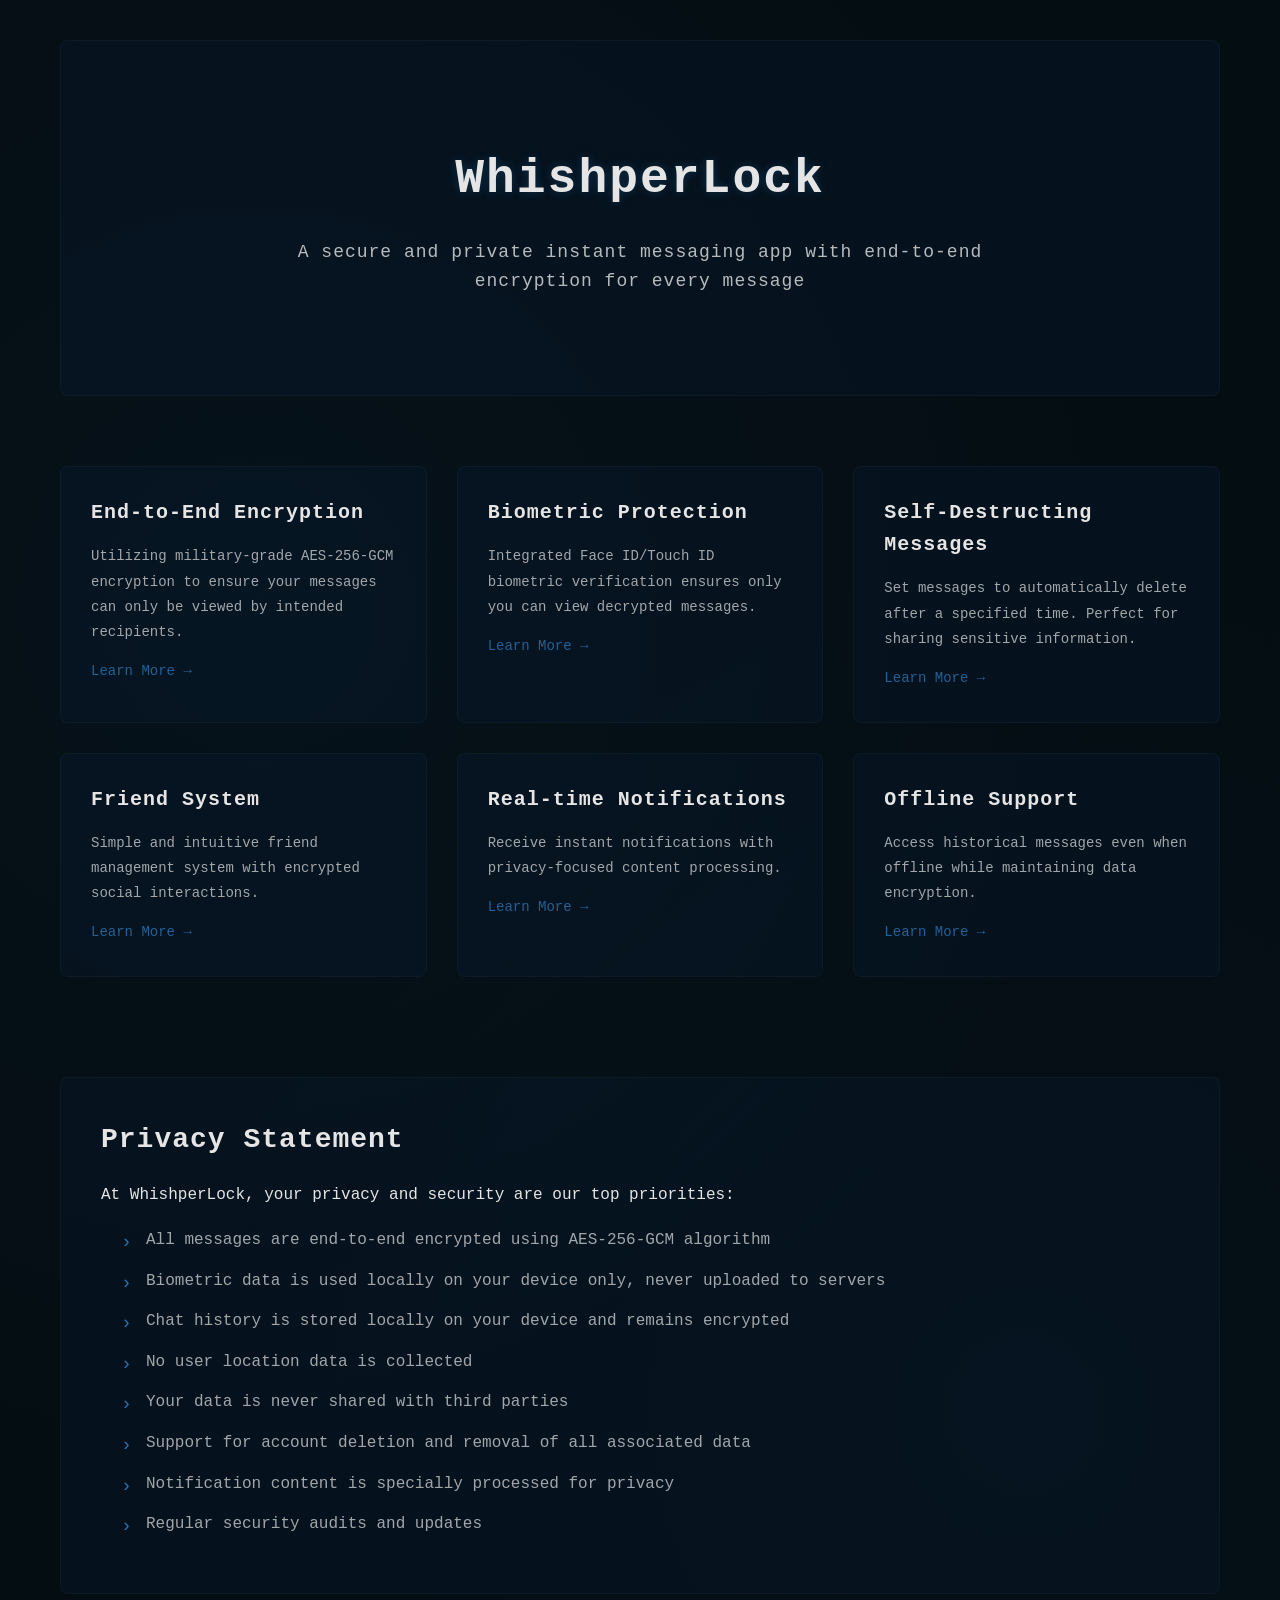
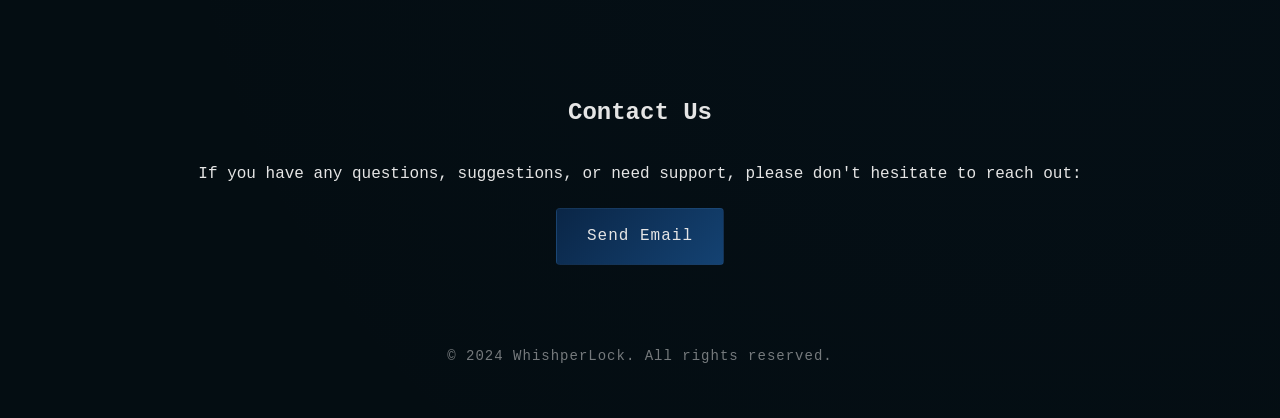
==== index.html @ 1cceef22 "Add files via upload" ====
<!DOCTYPE html>
<html lang="en">
<head>
    <meta charset="UTF-8">
    <meta name="viewport" content="width=device-width, initial-scale=1.0">
    <title>WhishperLock - Secure Messaging App</title>
    <style>
        :root {
            --primary-color: #0A2647;
            --secondary-color: #144272;
            --accent-color-1: #205295;
            --accent-color-2: #2C74B3;
            --text-color: #E5E5E5;
            --background-color: #040D12;
            --modal-overlay: rgba(4, 13, 18, 0.95);
            --gradient-1: linear-gradient(135deg, #0A2647, #144272);
            --gradient-2: linear-gradient(135deg, #144272, #205295);
            --gradient-3: linear-gradient(135deg, #205295, #2C74B3);
            --card-bg: rgba(10, 38, 71, 0.2);
            --glass-effect: rgba(255, 255, 255, 0.03);
        }

        @keyframes cryptoFloat {
            0% { transform: translateY(0) translateX(0); }
            25% { transform: translateY(-5px) translateX(2px); }
            50% { transform: translateY(0) translateX(4px); }
            75% { transform: translateY(5px) translateX(2px); }
            100% { transform: translateY(0) translateX(0); }
        }

        @keyframes glowPulse {
            0% { box-shadow: 0 0 20px rgba(44, 116, 179, 0.1); }
            50% { box-shadow: 0 0 30px rgba(44, 116, 179, 0.2); }
            100% { box-shadow: 0 0 20px rgba(44, 116, 179, 0.1); }
        }

        @keyframes fadeInCrypto {
            from { 
                opacity: 0;
                transform: translateY(20px);
                filter: blur(10px);
            }
            to { 
                opacity: 1;
                transform: translateY(0);
                filter: blur(0);
            }
        }

        * {
            margin: 0;
            padding: 0;
            box-sizing: border-box;
            font-family: 'SF Mono', Monaco, Consolas, 'Liberation Mono', 'Courier New', monospace;
        }

        body {
            background-color: var(--background-color);
            color: var(--text-color);
            line-height: 1.6;
            background-image: 
                radial-gradient(circle at 20% 30%, rgba(44, 116, 179, 0.05) 0%, transparent 50%),
                radial-gradient(circle at 80% 70%, rgba(20, 66, 114, 0.05) 0%, transparent 50%);
        }

        .container {
            max-width: 1200px;
            margin: 0 auto;
            padding: 20px;
            opacity: 0;
            animation: fadeInCrypto 1.5s ease forwards;
        }

        .hero {
            text-align: center;
            padding: 100px 20px;
            background: var(--card-bg);
            backdrop-filter: blur(10px);
            -webkit-backdrop-filter: blur(10px);
            border: 1px solid var(--glass-effect);
            border-radius: 8px;
            margin: 20px 0;
            position: relative;
            overflow: hidden;
            animation: glowPulse 4s ease-in-out infinite;
        }

        .hero::before {
            content: '';
            position: absolute;
            top: 0;
            left: 0;
            width: 100%;
            height: 100%;
            background: linear-gradient(45deg, transparent, var(--glass-effect), transparent);
            transform: translateX(-100%);
            transition: transform 1s ease;
        }

        .hero:hover::before {
            transform: translateX(100%);
        }

        .hero h1 {
            font-size: 48px;
            margin-bottom: 20px;
            color: var(--text-color);
            text-shadow: 0 0 10px rgba(44, 116, 179, 0.3);
            letter-spacing: 2px;
        }

        .hero p {
            font-size: 18px;
            color: rgba(229, 229, 229, 0.8);
            max-width: 800px;
            margin: 0 auto;
            letter-spacing: 1px;
        }

        .features {
            display: grid;
            grid-template-columns: repeat(auto-fit, minmax(300px, 1fr));
            gap: 30px;
            padding: 50px 0;
        }

        .feature-card {
            background: var(--card-bg);
            backdrop-filter: blur(10px);
            -webkit-backdrop-filter: blur(10px);
            border: 1px solid var(--glass-effect);
            border-radius: 8px;
            padding: 30px;
            cursor: pointer;
            position: relative;
            overflow: hidden;
            transition: all 0.5s ease;
            animation: fadeInCrypto 0.5s ease-out forwards;
        }

        .feature-card::after {
            content: '';
            position: absolute;
            top: 0;
            left: 0;
            width: 100%;
            height: 2px;
            background: var(--gradient-1);
            transform: scaleX(0);
            transform-origin: left;
            transition: transform 0.5s ease;
        }

        .feature-card:hover {
            transform: translateY(-5px);
            background: rgba(10, 38, 71, 0.3);
        }

        .feature-card:hover::after {
            transform: scaleX(1);
        }

        .feature-card h3 {
            font-size: 20px;
            margin-bottom: 15px;
            color: var(--text-color);
            letter-spacing: 1px;
        }

        .feature-card p {
            color: rgba(229, 229, 229, 0.7);
            font-size: 14px;
            line-height: 1.8;
        }

        .feature-card .learn-more {
            display: inline-block;
            margin-top: 15px;
            color: var(--accent-color-2);
            font-size: 14px;
            text-decoration: none;
            transition: all 0.3s ease;
            opacity: 0.8;
        }

        .feature-card:hover .learn-more {
            opacity: 1;
            transform: translateX(10px);
        }

        .privacy {
            background: var(--card-bg);
            backdrop-filter: blur(10px);
            -webkit-backdrop-filter: blur(10px);
            border: 1px solid var(--glass-effect);
            border-radius: 8px;
            padding: 40px;
            margin: 50px 0;
            position: relative;
        }

        .privacy h2 {
            font-size: 28px;
            margin-bottom: 20px;
            color: var(--text-color);
            letter-spacing: 1px;
        }

        .privacy ul {
            list-style: none;
        }

        .privacy ul li {
            margin-bottom: 15px;
            padding-left: 25px;
            position: relative;
            color: rgba(229, 229, 229, 0.7);
            transition: all 0.3s ease;
        }

        .privacy ul li::before {
            content: '›';
            position: absolute;
            left: 0;
            color: var(--accent-color-2);
            font-size: 18px;
            transition: all 0.3s ease;
        }

        .privacy ul li:hover {
            color: var(--text-color);
            transform: translateX(5px);
        }

        .contact {
            text-align: center;
            padding: 50px 0;
        }

        .contact a {
            display: inline-block;
            padding: 15px 30px;
            background: var(--gradient-1);
            color: var(--text-color);
            text-decoration: none;
            border-radius: 4px;
            font-weight: 500;
            letter-spacing: 1px;
            transition: all 0.3s ease;
            border: 1px solid var(--glass-effect);
        }

        .contact a:hover {
            transform: translateY(-2px);
            box-shadow: 0 5px 15px rgba(44, 116, 179, 0.2);
        }

        .modal {
            display: none;
            position: fixed;
            top: 0;
            left: 0;
            width: 100%;
            height: 100%;
            background-color: var(--modal-overlay);
            z-index: 1000;
            opacity: 0;
            transition: opacity 0.5s ease;
        }

        .modal.active {
            opacity: 1;
        }

        .modal-content {
            background: var(--card-bg);
            backdrop-filter: blur(15px);
            -webkit-backdrop-filter: blur(15px);
            border: 1px solid var(--glass-effect);
            margin: 50px auto;
            padding: 40px;
            max-width: 800px;
            border-radius: 8px;
            position: relative;
            transform: translateY(30px);
            opacity: 0;
            transition: all 0.5s ease;
        }

        .modal.active .modal-content {
            transform: translateY(0);
            opacity: 1;
        }

        .modal-close {
            position: absolute;
            right: 20px;
            top: 20px;
            font-size: 24px;
            cursor: pointer;
            color: var(--text-color);
            opacity: 0.7;
            transition: all 0.3s ease;
            width: 40px;
            height: 40px;
            display: flex;
            align-items: center;
            justify-content: center;
            border-radius: 4px;
            background: rgba(255, 255, 255, 0.05);
        }

        .modal-close:hover {
            opacity: 1;
            background: rgba(255, 255, 255, 0.1);
        }

        .modal h2 {
            color: var(--text-color);
            margin-bottom: 20px;
            font-size: 24px;
            letter-spacing: 1px;
        }

        .modal-section {
            margin-bottom: 30px;
            animation: fadeInCrypto 0.5s ease-out both;
        }

        .modal-section h3 {
            color: var(--accent-color-2);
            margin-bottom: 15px;
            font-size: 18px;
            letter-spacing: 1px;
        }

        .modal-section p {
            color: rgba(229, 229, 229, 0.7);
            margin-bottom: 15px;
            font-size: 14px;
            line-height: 1.8;
        }

        .tech-details {
            background: rgba(10, 38, 71, 0.3);
            padding: 20px;
            border-radius: 4px;
            margin-top: 20px;
            border-left: 2px solid var(--accent-color-2);
        }

        .tech-details h4 {
            color: var(--accent-color-2);
            margin-bottom: 15px;
            font-size: 16px;
            letter-spacing: 1px;
        }

        footer {
            text-align: center;
            padding: 30px 0;
            color: rgba(229, 229, 229, 0.5);
            font-size: 14px;
            letter-spacing: 1px;
        }

        @media (max-width: 768px) {
            .hero h1 {
                font-size: 32px;
            }

            .hero p {
                font-size: 16px;
            }

            .feature-card {
                margin: 10px;
            }

            .modal-content {
                margin: 20px;
                padding: 20px;
            }
        }
    </style>
</head>
<body>
    <div class="container">
        <section class="hero">
            <h1>WhishperLock</h1>
            <p>A secure and private instant messaging app with end-to-end encryption for every message</p>
        </section>

        <section class="features">
            <div class="feature-card" onclick="openModal('encryption')">
                <h3>End-to-End Encryption</h3>
                <p>Utilizing military-grade AES-256-GCM encryption to ensure your messages can only be viewed by intended recipients.</p>
                <span class="learn-more">Learn More →</span>
            </div>

            <div class="feature-card" onclick="openModal('biometric')">
                <h3>Biometric Protection</h3>
                <p>Integrated Face ID/Touch ID biometric verification ensures only you can view decrypted messages.</p>
                <span class="learn-more">Learn More →</span>
            </div>

            <div class="feature-card" onclick="openModal('self-destruct')">
                <h3>Self-Destructing Messages</h3>
                <p>Set messages to automatically delete after a specified time. Perfect for sharing sensitive information.</p>
                <span class="learn-more">Learn More →</span>
            </div>

            <div class="feature-card" onclick="openModal('friends')">
                <h3>Friend System</h3>
                <p>Simple and intuitive friend management system with encrypted social interactions.</p>
                <span class="learn-more">Learn More →</span>
            </div>

            <div class="feature-card" onclick="openModal('notifications')">
                <h3>Real-time Notifications</h3>
                <p>Receive instant notifications with privacy-focused content processing.</p>
                <span class="learn-more">Learn More →</span>
            </div>

            <div class="feature-card" onclick="openModal('offline')">
                <h3>Offline Support</h3>
                <p>Access historical messages even when offline while maintaining data encryption.</p>
                <span class="learn-more">Learn More →</span>
            </div>
        </section>

        <section class="privacy">
            <h2>Privacy Statement</h2>
            <p>At WhishperLock, your privacy and security are our top priorities:</p>
            <ul style="margin-top: 20px; margin-left: 20px;">
                <li>All messages are end-to-end encrypted using AES-256-GCM algorithm</li>
                <li>Biometric data is used locally on your device only, never uploaded to servers</li>
                <li>Chat history is stored locally on your device and remains encrypted</li>
                <li>No user location data is collected</li>
                <li>Your data is never shared with third parties</li>
                <li>Support for account deletion and removal of all associated data</li>
                <li>Notification content is specially processed for privacy</li>
                <li>Regular security audits and updates</li>
            </ul>
        </section>

        <section class="contact">
            <h2 style="margin-bottom: 30px;">Contact Us</h2>
            <p style="margin-bottom: 20px;">If you have any questions, suggestions, or need support, please don't hesitate to reach out:</p>
            <a href="mailto:aaronyang470128@hotmail.com">Send Email</a>
        </section>

        <footer>
            <p>&copy; 2024 WhishperLock. All rights reserved.</p>
        </footer>
    </div>

    <!-- Modal Templates -->
    <div id="modal-encryption" class="modal">
        <div class="modal-content">
            <span class="modal-close" onclick="closeModal('encryption')">&times;</span>
            <h2>End-to-End Encryption</h2>
            
            <div class="modal-section">
                <h3>How It Works</h3>
                <p>WhishperLock uses state-of-the-art encryption technology to ensure your messages remain private and secure:</p>
                <ul>
                    <li>Messages are encrypted on your device before being sent</li>
                    <li>Only the intended recipient can decrypt and read the messages</li>
                    <li>Each chat room has its own unique encryption keys</li>
                    <li>Messages remain encrypted during transit and storage</li>
                </ul>
            </div>

            <div class="modal-section">
                <h3>Key Features</h3>
                <ul>
                    <li>AES-256-GCM military-grade encryption</li>
                    <li>Perfect Forward Secrecy (PFS) support</li>
                    <li>Automatic key rotation</li>
                    <li>Secure key management</li>
                    <li>Message integrity verification</li>
                </ul>
            </div>

            <div class="tech-details">
                <h4>Technical Specifications</h4>
                <ul>
                    <li>Encryption Algorithm: AES-256-GCM</li>
                    <li>Key Exchange: ECDH with Curve25519</li>
                    <li>Message Authentication: HMAC-SHA256</li>
                    <li>Key Derivation: HKDF-SHA256</li>
                </ul>
            </div>
        </div>
    </div>

    <div id="modal-biometric" class="modal">
        <div class="modal-content">
            <span class="modal-close" onclick="closeModal('biometric')">&times;</span>
            <h2>Biometric Protection</h2>
            
            <div class="modal-section">
                <h3>Enhanced Security</h3>
                <p>WhishperLock leverages your device's built-in biometric authentication to add an extra layer of security:</p>
                <ul>
                    <li>Face ID on supported iOS devices</li>
                    <li>Touch ID on devices with fingerprint sensors</li>
                    <li>Fallback to device passcode when needed</li>
                    <li>Local authentication only - no biometric data leaves your device</li>
                </ul>
            </div>

            <div class="modal-section">
                <h3>When It's Used</h3>
                <ul>
                    <li>Viewing decrypted messages</li>
                    <li>Accessing sensitive app settings</li>
                    <li>Importing/exporting encryption keys</li>
                    <li>Changing security settings</li>
                </ul>
            </div>

            <div class="tech-details">
                <h4>Security Features</h4>
                <ul>
                    <li>Local Authentication Framework integration</li>
                    <li>Automatic security level adaptation</li>
                    <li>Configurable authentication timeout</li>
                    <li>Biometric data never leaves Secure Enclave</li>
                </ul>
            </div>
        </div>
    </div>

    <div id="modal-self-destruct" class="modal">
        <div class="modal-content">
            <span class="modal-close" onclick="closeModal('self-destruct')">&times;</span>
            <h2>Self-Destructing Messages</h2>
            
            <div class="modal-section">
                <h3>How It Works</h3>
                <p>Send messages that automatically delete themselves after a specified time:</p>
                <ul>
                    <li>Set custom expiration times from 1 minute to 7 days</li>
                    <li>Messages are permanently deleted from all devices</li>
                    <li>Countdown timer visible to all participants</li>
                    <li>Option to manually trigger deletion</li>
                </ul>
            </div>

            <div class="modal-section">
                <h3>Use Cases</h3>
                <ul>
                    <li>Sharing sensitive information temporarily</li>
                    <li>Time-sensitive communications</li>
                    <li>Maintaining conversation privacy</li>
                    <li>Automatic cleanup of outdated information</li>
                </ul>
            </div>

            <div class="tech-details">
                <h4>Technical Implementation</h4>
                <ul>
                    <li>Secure time synchronization</li>
                    <li>Distributed deletion verification</li>
                    <li>Backup prevention mechanisms</li>
                    <li>Secure deletion protocols</li>
                </ul>
            </div>
        </div>
    </div>

    <div id="modal-friends" class="modal">
        <div class="modal-content">
            <span class="modal-close" onclick="closeModal('friends')">&times;</span>
            <h2>Friend System</h2>
            
            <div class="modal-section">
                <h3>Features</h3>
                <p>A comprehensive friend management system with privacy at its core:</p>
                <ul>
                    <li>Secure friend discovery</li>
                    <li>Encrypted friend requests</li>
                    <li>Privacy-focused profile sharing</li>
                    <li>Granular privacy controls</li>
                </ul>
            </div>

            <div class="modal-section">
                <h3>Privacy Controls</h3>
                <ul>
                    <li>Control who can send you friend requests</li>
                    <li>Manage visibility of your online status</li>
                    <li>Set custom privacy rules for each friend</li>
                    <li>Block and unblock users easily</li>
                </ul>
            </div>

            <div class="tech-details">
                <h4>Security Measures</h4>
                <ul>
                    <li>Encrypted friend relationships</li>
                    <li>Secure contact discovery</li>
                    <li>Privacy-preserving presence updates</li>
                    <li>Encrypted profile data</li>
                </ul>
            </div>
        </div>
    </div>

    <div id="modal-notifications" class="modal">
        <div class="modal-content">
            <span class="modal-close" onclick="closeModal('notifications')">&times;</span>
            <h2>Real-time Notifications</h2>
            
            <div class="modal-section">
                <h3>Smart Notifications</h3>
                <p>Stay updated while maintaining privacy:</p>
                <ul>
                    <li>Instant message notifications</li>
                    <li>Friend request alerts</li>
                    <li>Privacy-focused notification content</li>
                    <li>Customizable notification settings</li>
                </ul>
            </div>

            <div class="modal-section">
                <h3>Privacy Features</h3>
                <ul>
                    <li>Hidden message content in notifications</li>
                    <li>Customizable preview settings</li>
                    <li>Sensitive content protection</li>
                    <li>Background refresh controls</li>
                </ul>
            </div>

            <div class="tech-details">
                <h4>Technical Features</h4>
                <ul>
                    <li>Push notification encryption</li>
                    <li>Silent notifications support</li>
                    <li>Battery-efficient implementation</li>
                    <li>Reliable delivery system</li>
                </ul>
            </div>
        </div>
    </div>

    <div id="modal-offline" class="modal">
        <div class="modal-content">
            <span class="modal-close" onclick="closeModal('offline')">&times;</span>
            <h2>Offline Support</h2>
            
            <div class="modal-section">
                <h3>Key Features</h3>
                <p>Access your messages anytime, even without internet connection:</p>
                <ul>
                    <li>Offline message access</li>
                    <li>Automatic message syncing</li>
                    <li>Encrypted local storage</li>
                    <li>Bandwidth-efficient updates</li>
                </ul>
            </div>

            <div class="modal-section">
                <h3>How It Works</h3>
                <ul>
                    <li>Messages are cached locally in encrypted form</li>
                    <li>Automatic background syncing when online</li>
                    <li>Smart sync scheduling to save battery</li>
                    <li>Conflict resolution for offline changes</li>
                </ul>
            </div>

            <div class="tech-details">
                <h4>Technical Implementation</h4>
                <ul>
                    <li>Secure local database encryption</li>
                    <li>Efficient sync protocols</li>
                    <li>Delta updates for bandwidth saving</li>
                    <li>Automatic conflict resolution</li>
                </ul>
            </div>
        </div>
    </div>

    <script>
        function openModal(id) {
            const modal = document.getElementById(`modal-${id}`);
            modal.style.display = 'block';
            document.body.style.overflow = 'hidden';
            setTimeout(() => {
                modal.classList.add('active');
            }, 10);
        }

        function closeModal(id) {
            const modal = document.getElementById(`modal-${id}`);
            modal.classList.remove('active');
            setTimeout(() => {
                modal.style.display = 'none';
                document.body.style.overflow = 'auto';
            }, 500);
        }

        window.onclick = function(event) {
            if (event.target.classList.contains('modal')) {
                const modal = event.target;
                modal.classList.remove('active');
                setTimeout(() => {
                    modal.style.display = 'none';
                    document.body.style.overflow = 'auto';
                }, 500);
            }
        }

        document.addEventListener('keydown', function(event) {
            if (event.key === 'Escape') {
                document.querySelectorAll('.modal').forEach(modal => {
                    modal.classList.remove('active');
                    setTimeout(() => {
                        modal.style.display = 'none';
                        document.body.style.overflow = 'auto';
                    }, 500);
                });
            }
        });

        const observer = new IntersectionObserver((entries) => {
            entries.forEach(entry => {
                if (entry.isIntersecting) {
                    entry.target.style.opacity = '1';
                    entry.target.style.transform = 'translateY(0)';
                }
            });
        }, {
            threshold: 0.1
        });

        document.querySelectorAll('.feature-card, .privacy, .contact').forEach(el => {
            observer.observe(el);
        });
    </script>
</body>
</html>
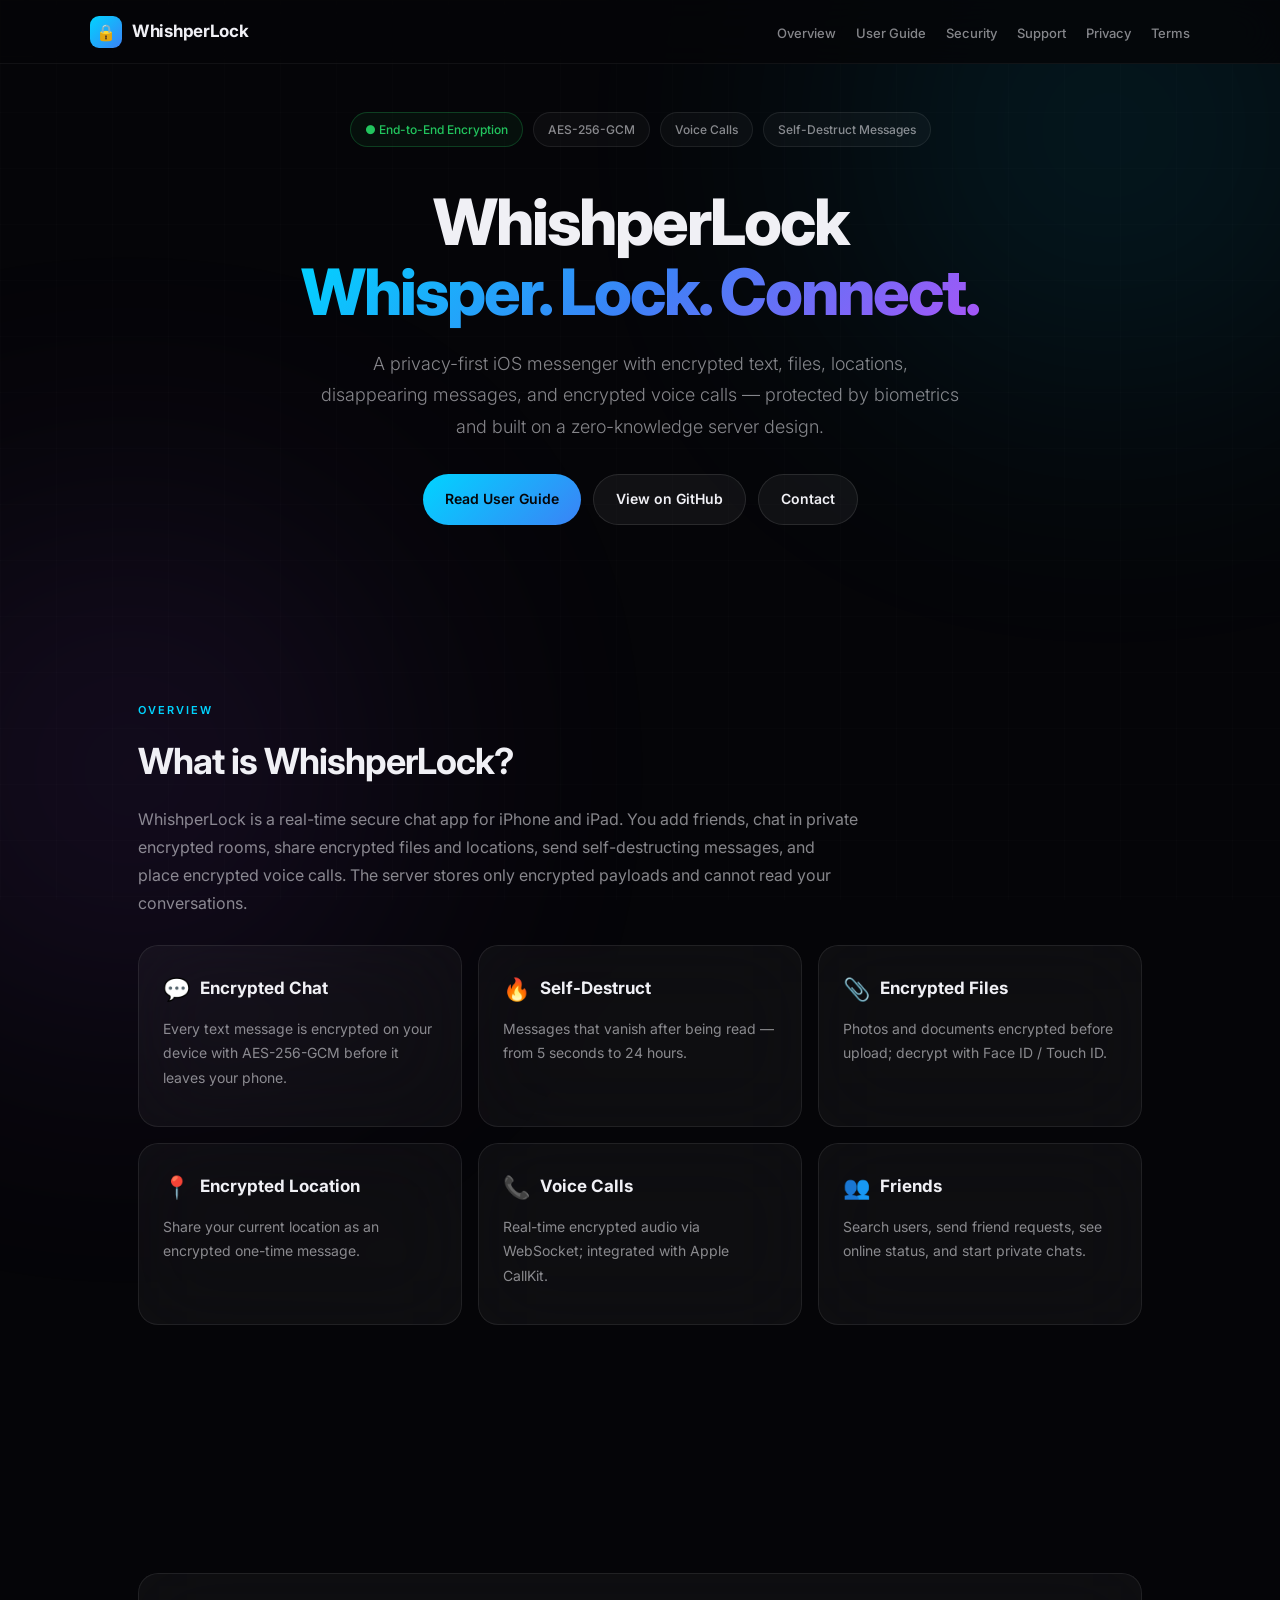
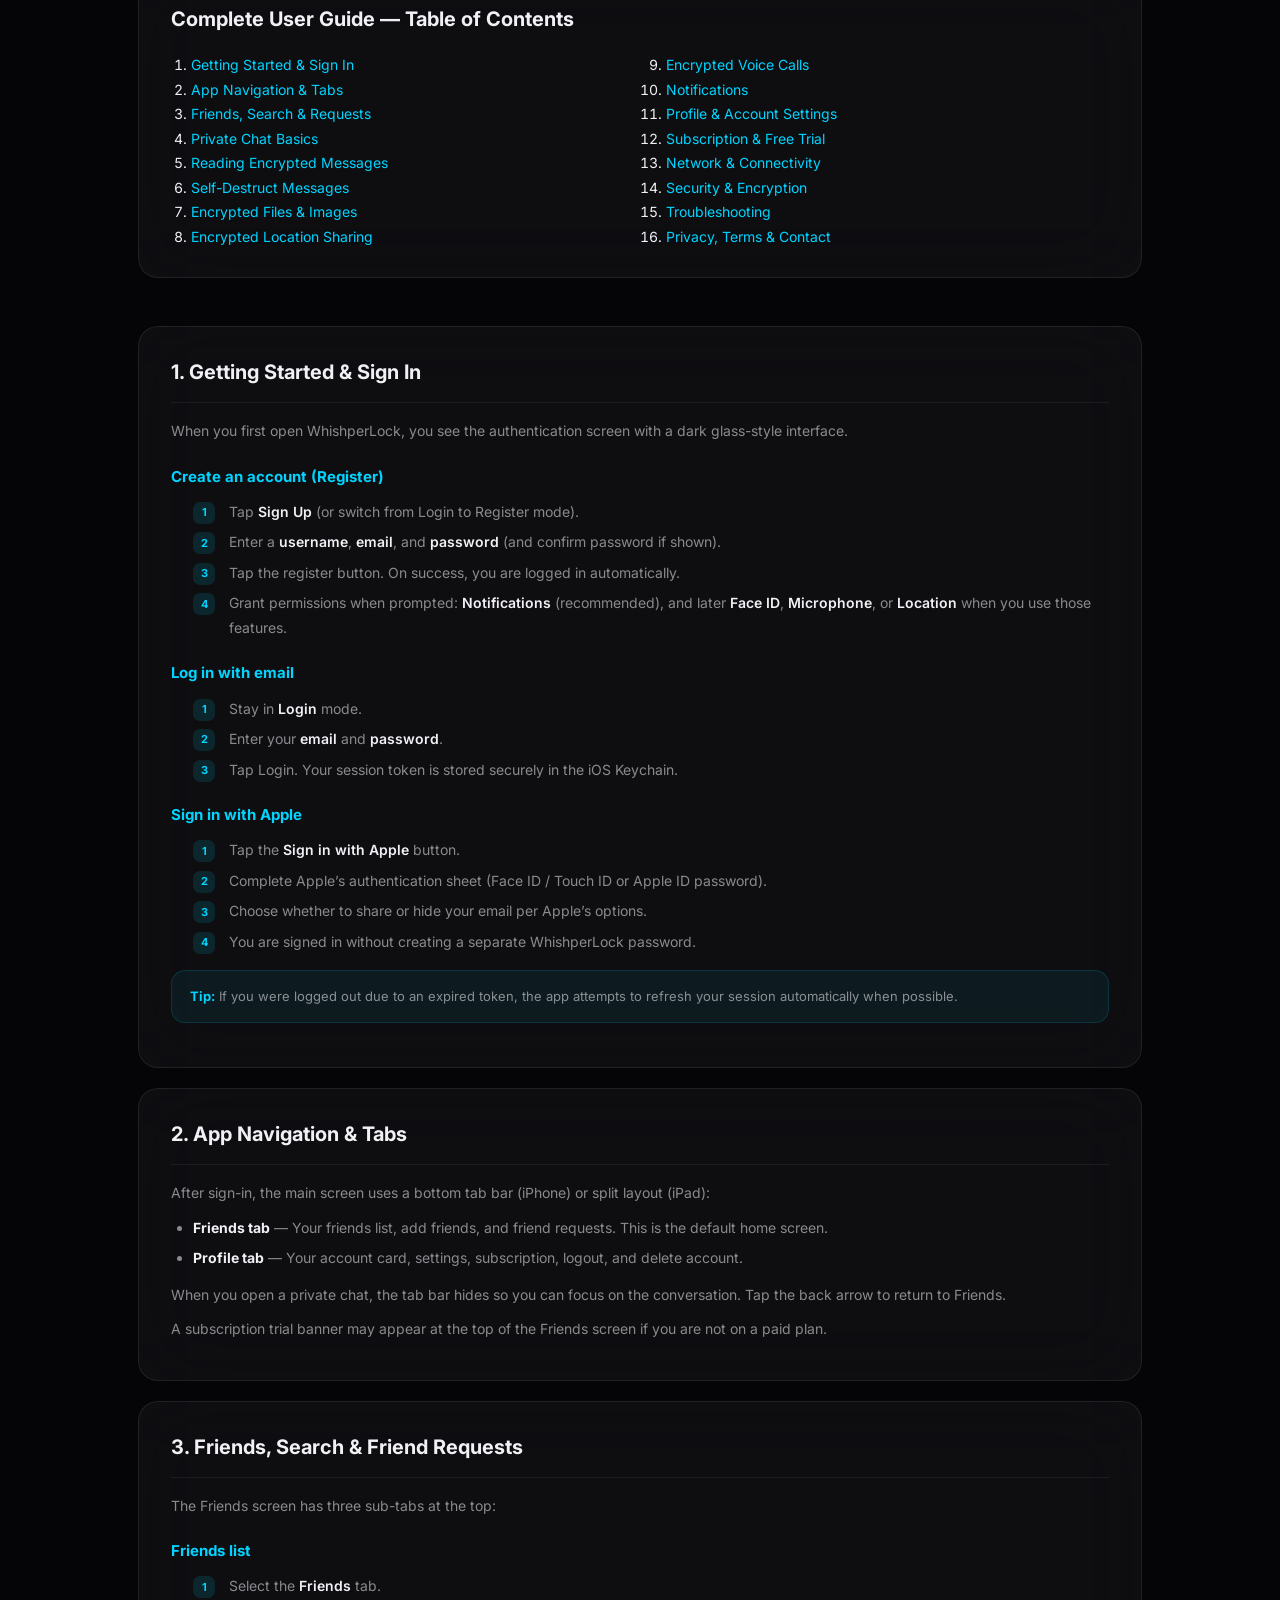
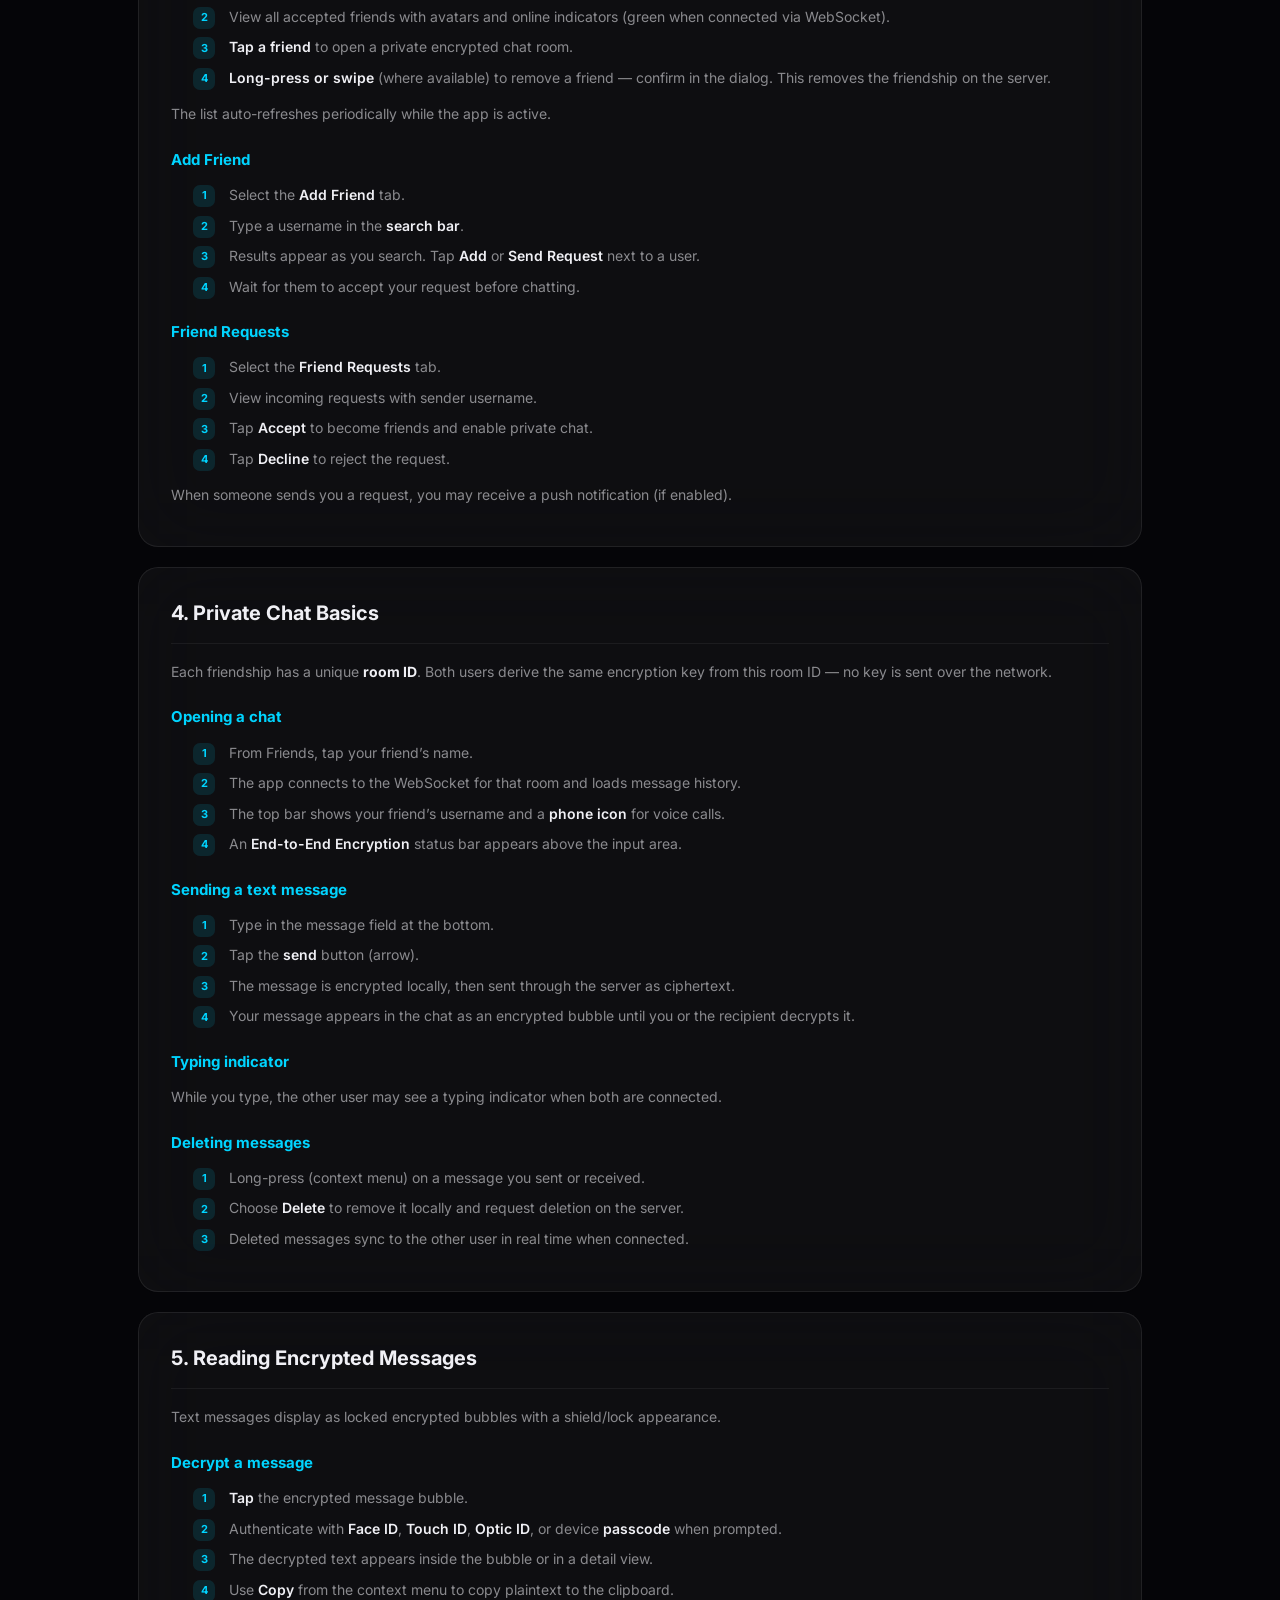
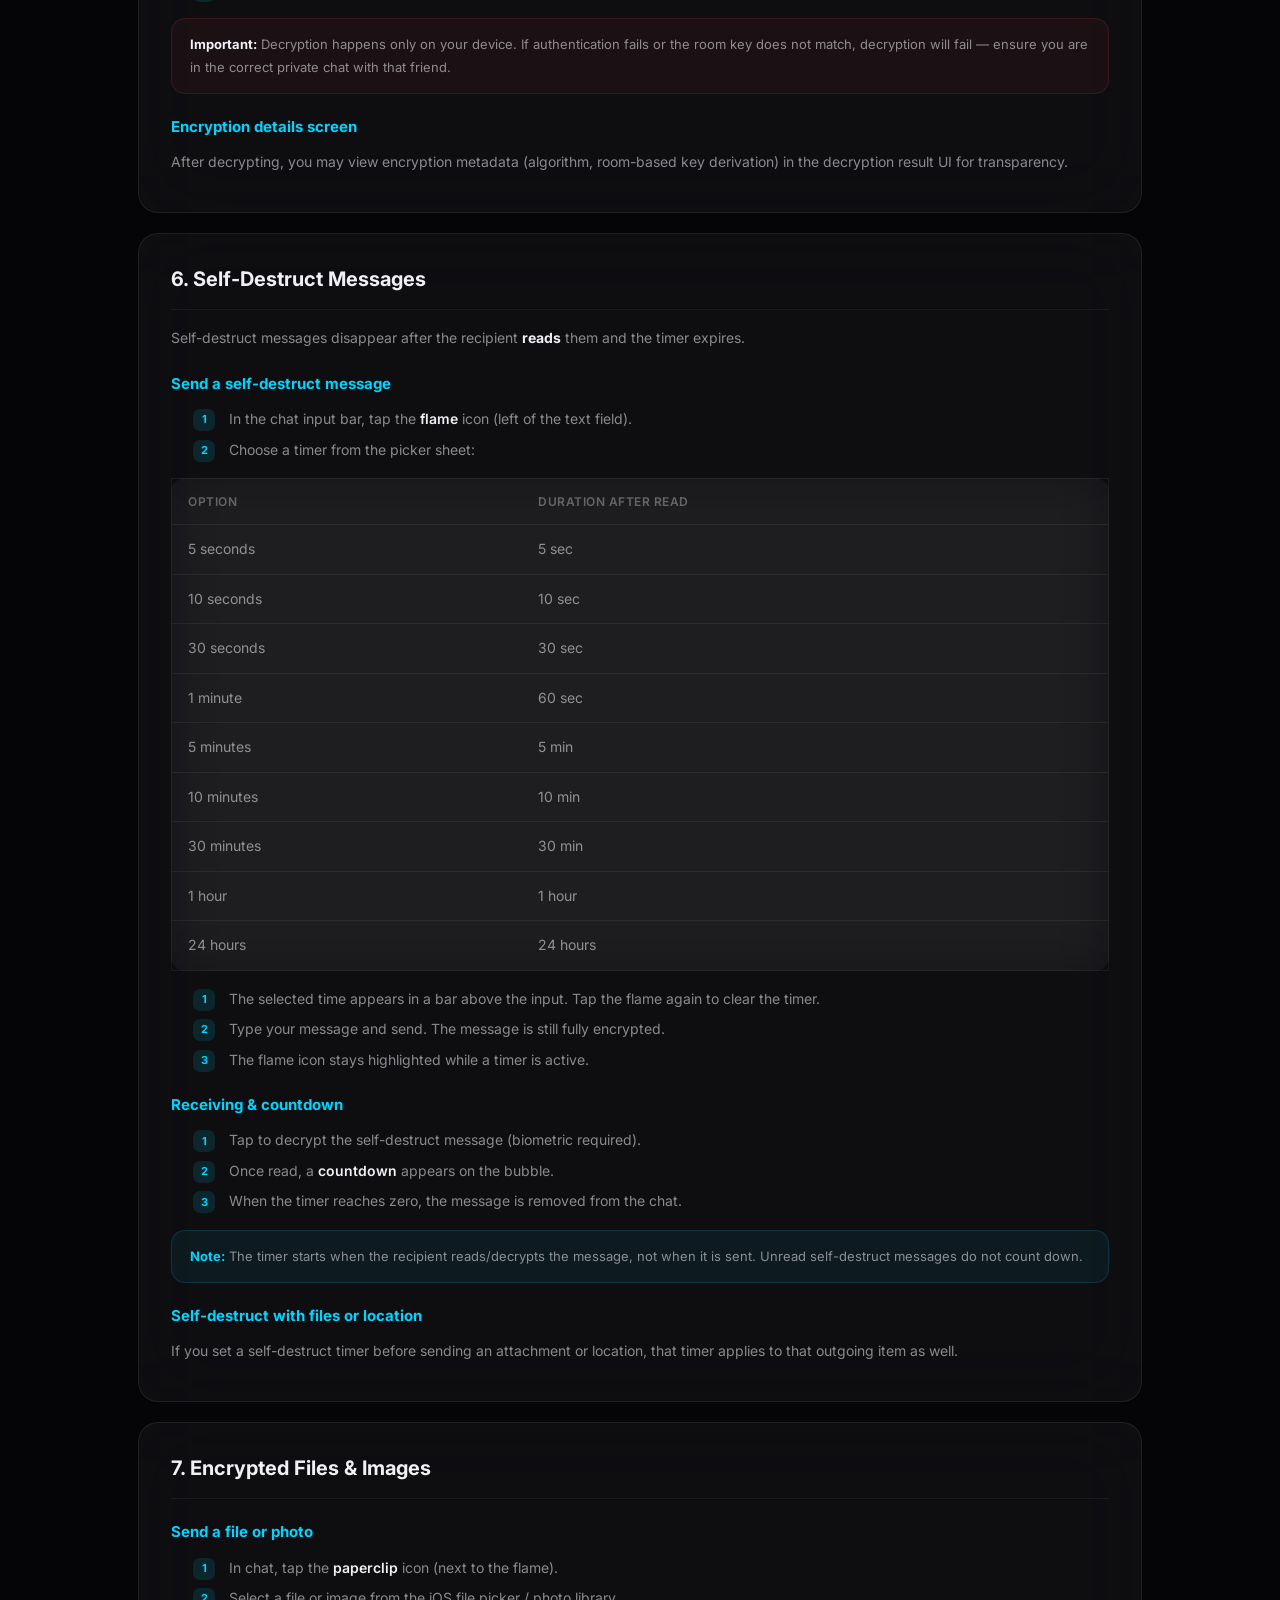
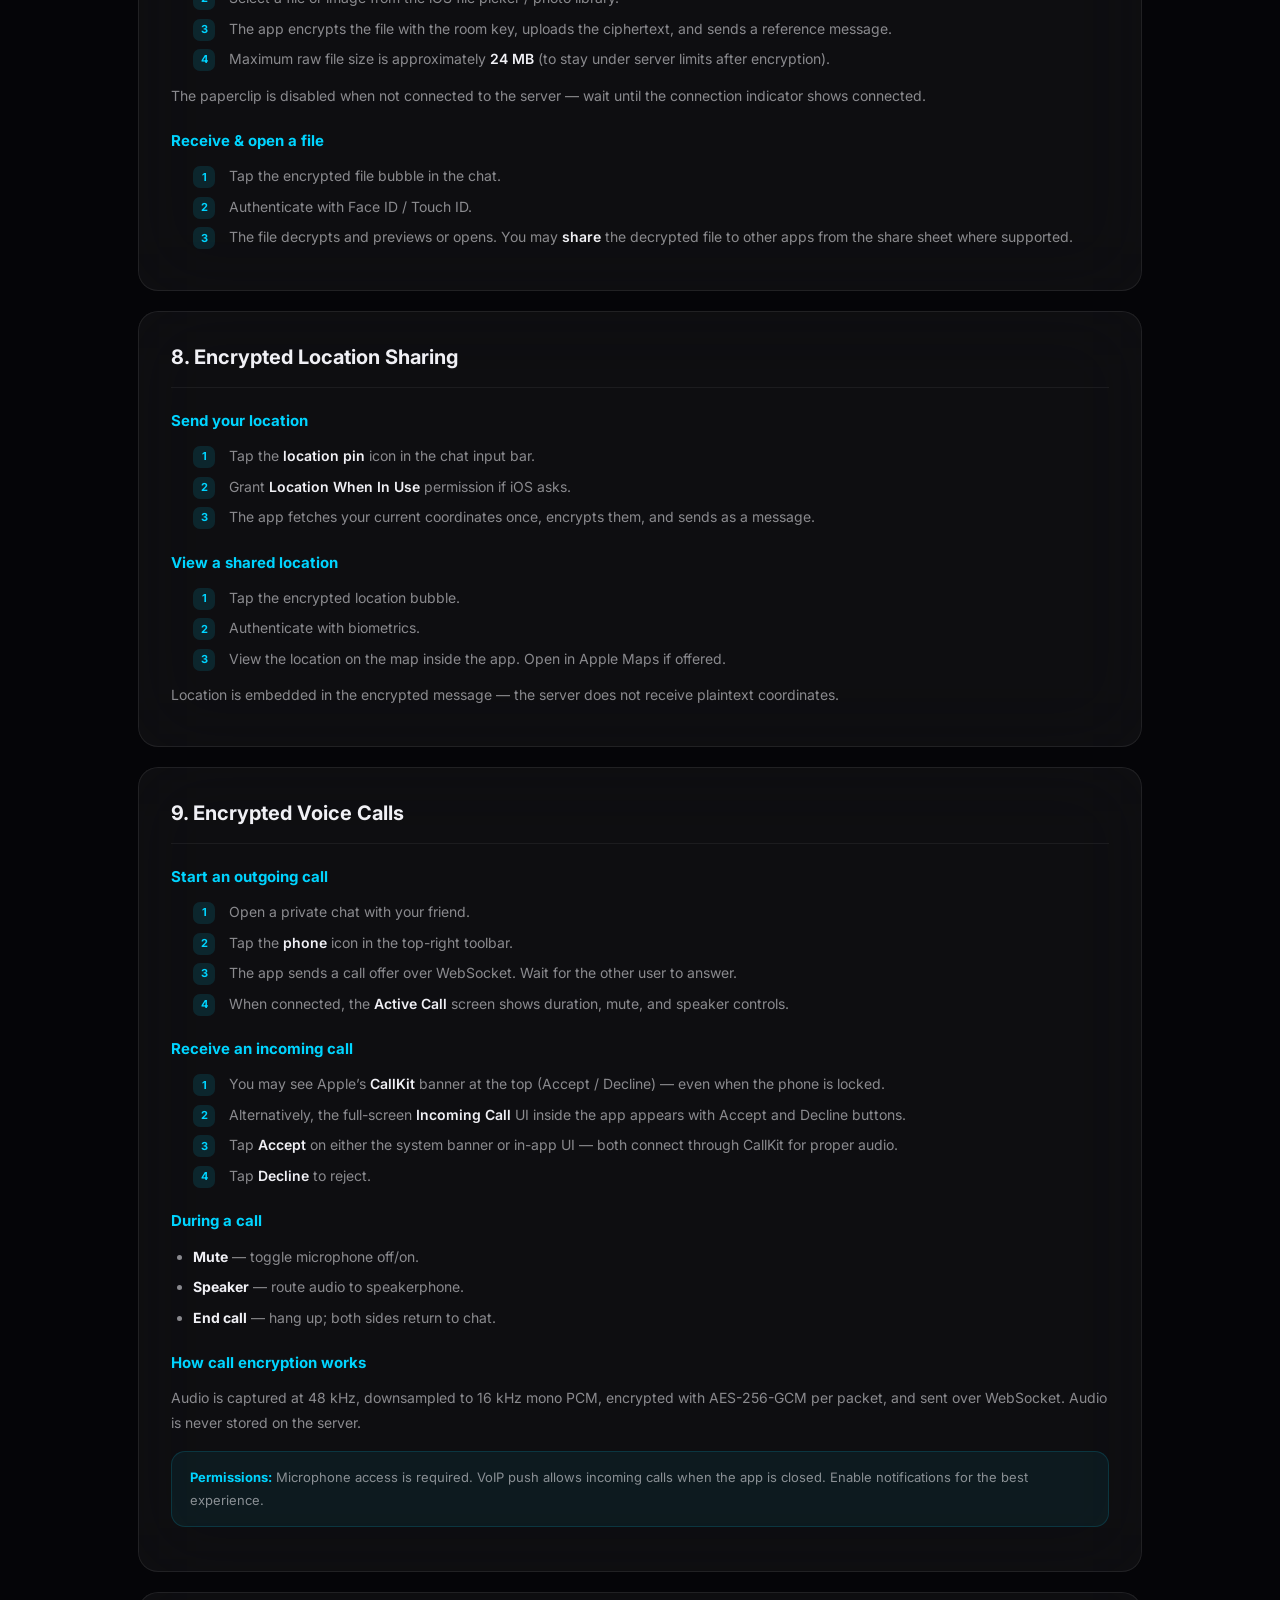
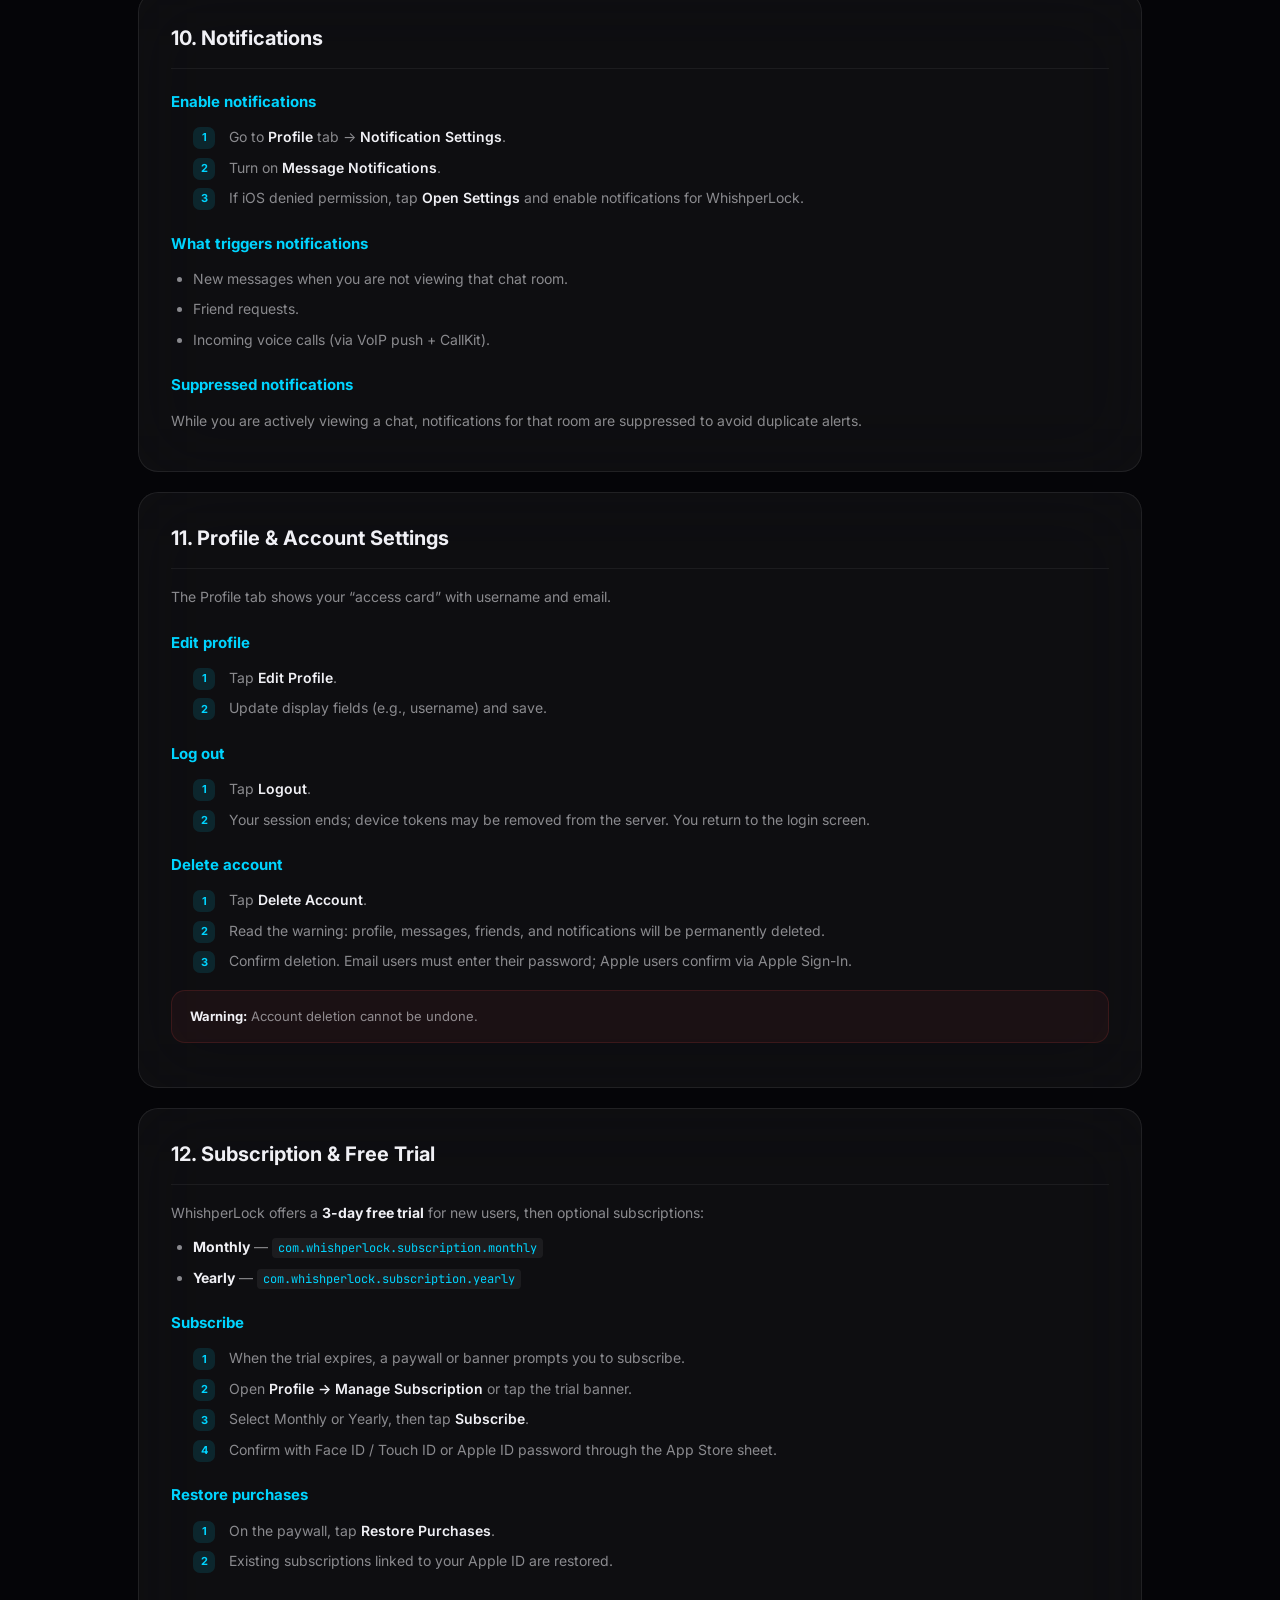
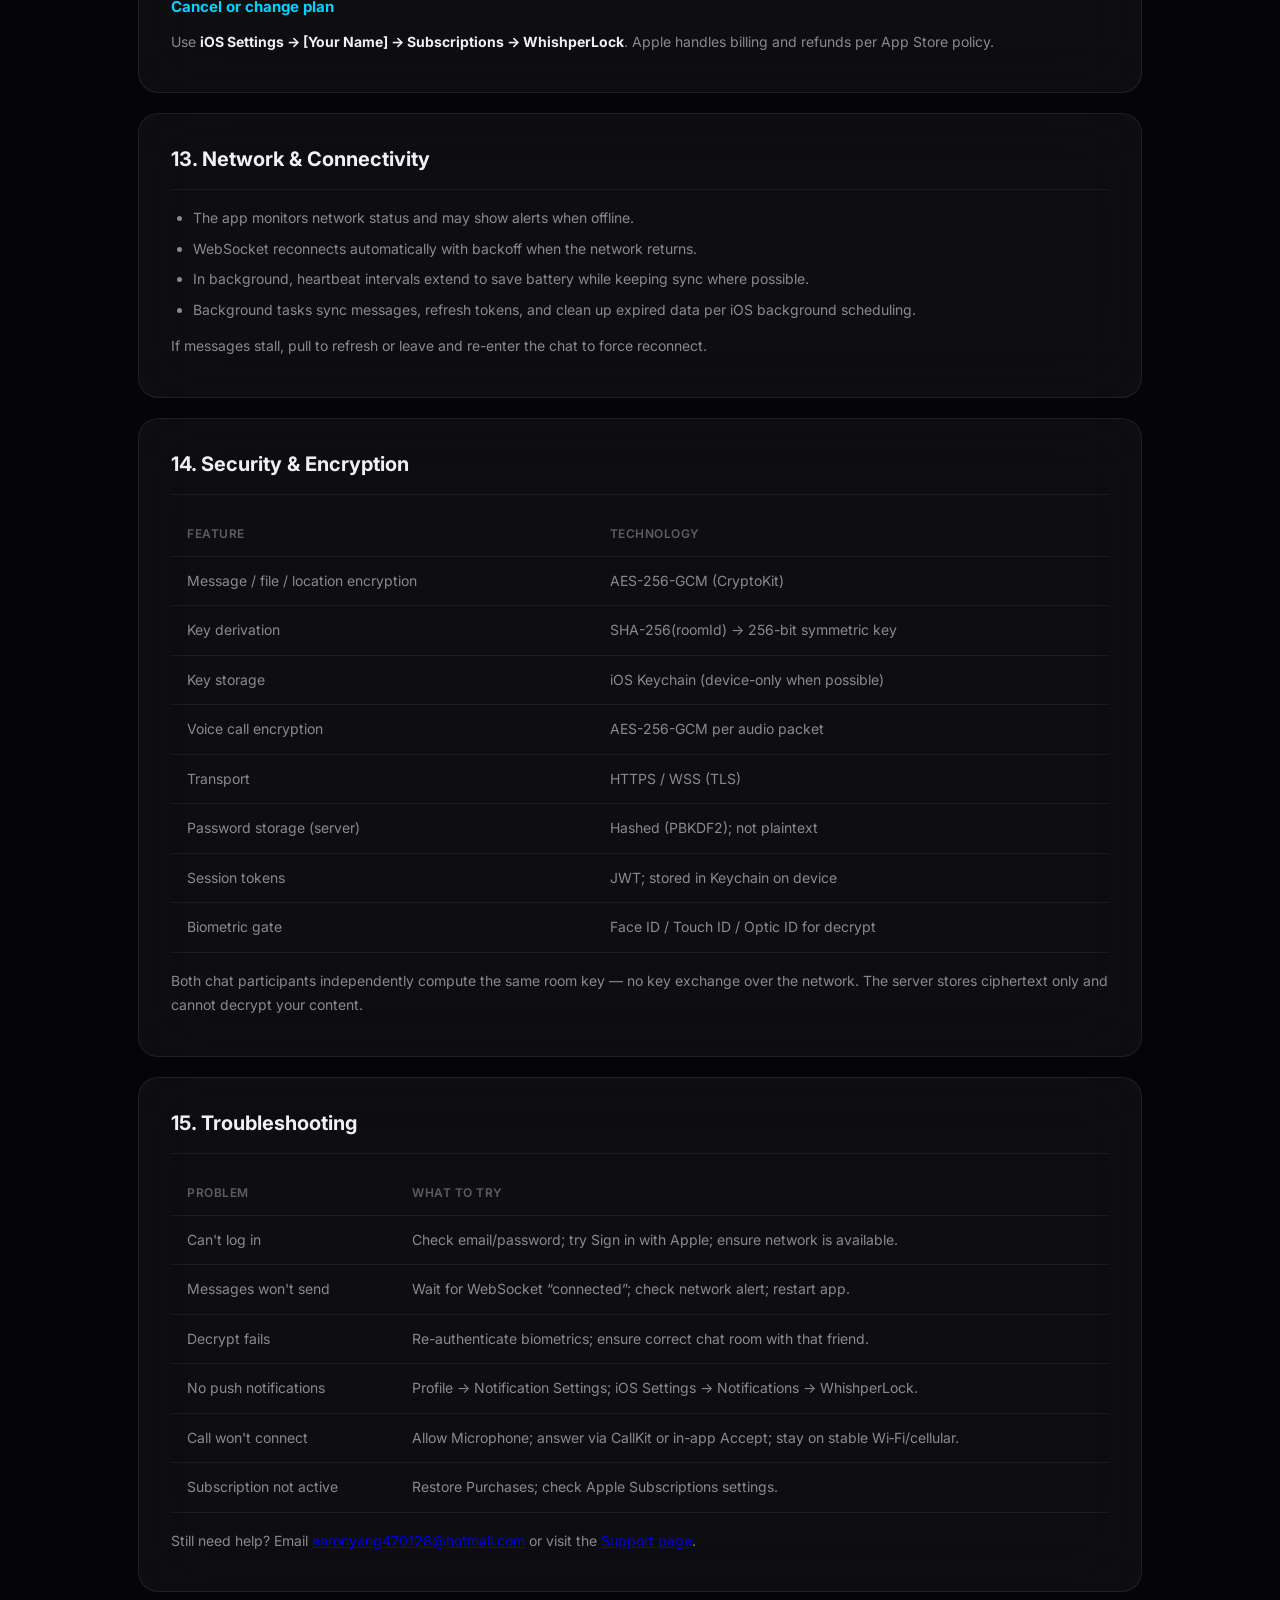
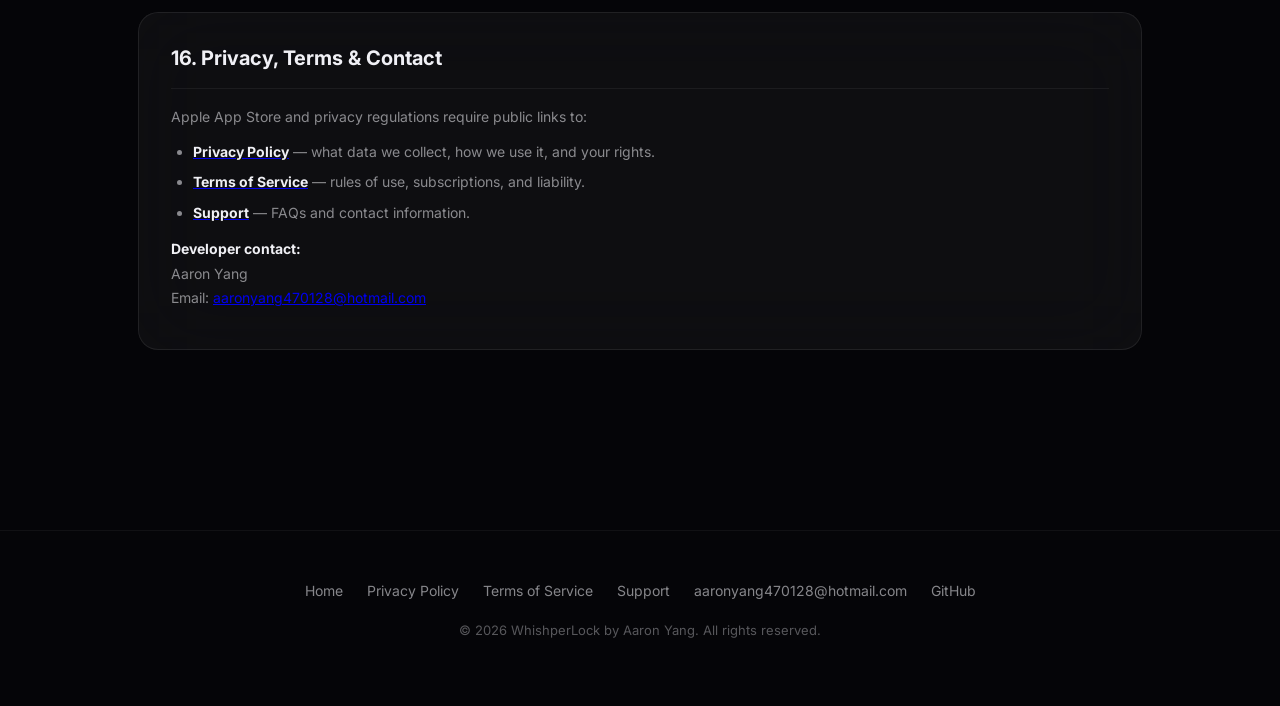
==== commit 78d118fe: "Add WhishperLock marketing site with user guide and legal pages. Publish GitHub Pages-ready docs wit" ====
--- a/index.html
+++ b/index.html
@@ -2,745 +2,12 @@
 <html lang="en">
 <head>
     <meta charset="UTF-8">
+    <meta http-equiv="refresh" content="0; url=docs/index.html">
     <meta name="viewport" content="width=device-width, initial-scale=1.0">
-    <title>WhishperLock - Secure Messaging App</title>
-    <style>
-        :root {
-            --primary-color: #0A2647;
-            --secondary-color: #144272;
-            --accent-color-1: #205295;
-            --accent-color-2: #2C74B3;
-            --text-color: #E5E5E5;
-            --background-color: #040D12;
-            --modal-overlay: rgba(4, 13, 18, 0.95);
-            --gradient-1: linear-gradient(135deg, #0A2647, #144272);
-            --gradient-2: linear-gradient(135deg, #144272, #205295);
-            --gradient-3: linear-gradient(135deg, #205295, #2C74B3);
-            --card-bg: rgba(10, 38, 71, 0.2);
-            --glass-effect: rgba(255, 255, 255, 0.03);
-        }
-
-        @keyframes cryptoFloat {
-            0% { transform: translateY(0) translateX(0); }
-            25% { transform: translateY(-5px) translateX(2px); }
-            50% { transform: translateY(0) translateX(4px); }
-            75% { transform: translateY(5px) translateX(2px); }
-            100% { transform: translateY(0) translateX(0); }
-        }
-
-        @keyframes glowPulse {
-            0% { box-shadow: 0 0 20px rgba(44, 116, 179, 0.1); }
-            50% { box-shadow: 0 0 30px rgba(44, 116, 179, 0.2); }
-            100% { box-shadow: 0 0 20px rgba(44, 116, 179, 0.1); }
-        }
-
-        @keyframes fadeInCrypto {
-            from { 
-                opacity: 0;
-                transform: translateY(20px);
-                filter: blur(10px);
-            }
-            to { 
-                opacity: 1;
-                transform: translateY(0);
-                filter: blur(0);
-            }
-        }
-
-        * {
-            margin: 0;
-            padding: 0;
-            box-sizing: border-box;
-            font-family: 'SF Mono', Monaco, Consolas, 'Liberation Mono', 'Courier New', monospace;
-        }
-
-        body {
-            background-color: var(--background-color);
-            color: var(--text-color);
-            line-height: 1.6;
-            background-image: 
-                radial-gradient(circle at 20% 30%, rgba(44, 116, 179, 0.05) 0%, transparent 50%),
-                radial-gradient(circle at 80% 70%, rgba(20, 66, 114, 0.05) 0%, transparent 50%);
-        }
-
-        .container {
-            max-width: 1200px;
-            margin: 0 auto;
-            padding: 20px;
-            opacity: 0;
-            animation: fadeInCrypto 1.5s ease forwards;
-        }
-
-        .hero {
-            text-align: center;
-            padding: 100px 20px;
-            background: var(--card-bg);
-            backdrop-filter: blur(10px);
-            -webkit-backdrop-filter: blur(10px);
-            border: 1px solid var(--glass-effect);
-            border-radius: 8px;
-            margin: 20px 0;
-            position: relative;
-            overflow: hidden;
-            animation: glowPulse 4s ease-in-out infinite;
-        }
-
-        .hero::before {
-            content: '';
-            position: absolute;
-            top: 0;
-            left: 0;
-            width: 100%;
-            height: 100%;
-            background: linear-gradient(45deg, transparent, var(--glass-effect), transparent);
-            transform: translateX(-100%);
-            transition: transform 1s ease;
-        }
-
-        .hero:hover::before {
-            transform: translateX(100%);
-        }
-
-        .hero h1 {
-            font-size: 48px;
-            margin-bottom: 20px;
-            color: var(--text-color);
-            text-shadow: 0 0 10px rgba(44, 116, 179, 0.3);
-            letter-spacing: 2px;
-        }
-
-        .hero p {
-            font-size: 18px;
-            color: rgba(229, 229, 229, 0.8);
-            max-width: 800px;
-            margin: 0 auto;
-            letter-spacing: 1px;
-        }
-
-        .features {
-            display: grid;
-            grid-template-columns: repeat(auto-fit, minmax(300px, 1fr));
-            gap: 30px;
-            padding: 50px 0;
-        }
-
-        .feature-card {
-            background: var(--card-bg);
-            backdrop-filter: blur(10px);
-            -webkit-backdrop-filter: blur(10px);
-            border: 1px solid var(--glass-effect);
-            border-radius: 8px;
-            padding: 30px;
-            cursor: pointer;
-            position: relative;
-            overflow: hidden;
-            transition: all 0.5s ease;
-            animation: fadeInCrypto 0.5s ease-out forwards;
-        }
-
-        .feature-card::after {
-            content: '';
-            position: absolute;
-            top: 0;
-            left: 0;
-            width: 100%;
-            height: 2px;
-            background: var(--gradient-1);
-            transform: scaleX(0);
-            transform-origin: left;
-            transition: transform 0.5s ease;
-        }
-
-        .feature-card:hover {
-            transform: translateY(-5px);
-            background: rgba(10, 38, 71, 0.3);
-        }
-
-        .feature-card:hover::after {
-            transform: scaleX(1);
-        }
-
-        .feature-card h3 {
-            font-size: 20px;
-            margin-bottom: 15px;
-            color: var(--text-color);
-            letter-spacing: 1px;
-        }
-
-        .feature-card p {
-            color: rgba(229, 229, 229, 0.7);
-            font-size: 14px;
-            line-height: 1.8;
-        }
-
-        .feature-card .learn-more {
-            display: inline-block;
-            margin-top: 15px;
-            color: var(--accent-color-2);
-            font-size: 14px;
-            text-decoration: none;
-            transition: all 0.3s ease;
-            opacity: 0.8;
-        }
-
-        .feature-card:hover .learn-more {
-            opacity: 1;
-            transform: translateX(10px);
-        }
-
-        .privacy {
-            background: var(--card-bg);
-            backdrop-filter: blur(10px);
-            -webkit-backdrop-filter: blur(10px);
-            border: 1px solid var(--glass-effect);
-            border-radius: 8px;
-            padding: 40px;
-            margin: 50px 0;
-            position: relative;
-        }
-
-        .privacy h2 {
-            font-size: 28px;
-            margin-bottom: 20px;
-            color: var(--text-color);
-            letter-spacing: 1px;
-        }
-
-        .privacy ul {
-            list-style: none;
-        }
-
-        .privacy ul li {
-            margin-bottom: 15px;
-            padding-left: 25px;
-            position: relative;
-            color: rgba(229, 229, 229, 0.7);
-            transition: all 0.3s ease;
-        }
-
-        .privacy ul li::before {
-            content: '›';
-            position: absolute;
-            left: 0;
-            color: var(--accent-color-2);
-            font-size: 18px;
-            transition: all 0.3s ease;
-        }
-
-        .privacy ul li:hover {
-            color: var(--text-color);
-            transform: translateX(5px);
-        }
-
-        .contact {
-            text-align: center;
-            padding: 50px 0;
-        }
-
-        .contact a {
-            display: inline-block;
-            padding: 15px 30px;
-            background: var(--gradient-1);
-            color: var(--text-color);
-            text-decoration: none;
-            border-radius: 4px;
-            font-weight: 500;
-            letter-spacing: 1px;
-            transition: all 0.3s ease;
-            border: 1px solid var(--glass-effect);
-        }
-
-        .contact a:hover {
-            transform: translateY(-2px);
-            box-shadow: 0 5px 15px rgba(44, 116, 179, 0.2);
-        }
-
-        .modal {
-            display: none;
-            position: fixed;
-            top: 0;
-            left: 0;
-            width: 100%;
-            height: 100%;
-            background-color: var(--modal-overlay);
-            z-index: 1000;
-            opacity: 0;
-            transition: opacity 0.5s ease;
-        }
-
-        .modal.active {
-            opacity: 1;
-        }
-
-        .modal-content {
-            background: var(--card-bg);
-            backdrop-filter: blur(15px);
-            -webkit-backdrop-filter: blur(15px);
-            border: 1px solid var(--glass-effect);
-            margin: 50px auto;
-            padding: 40px;
-            max-width: 800px;
-            border-radius: 8px;
-            position: relative;
-            transform: translateY(30px);
-            opacity: 0;
-            transition: all 0.5s ease;
-        }
-
-        .modal.active .modal-content {
-            transform: translateY(0);
-            opacity: 1;
-        }
-
-        .modal-close {
-            position: absolute;
-            right: 20px;
-            top: 20px;
-            font-size: 24px;
-            cursor: pointer;
-            color: var(--text-color);
-            opacity: 0.7;
-            transition: all 0.3s ease;
-            width: 40px;
-            height: 40px;
-            display: flex;
-            align-items: center;
-            justify-content: center;
-            border-radius: 4px;
-            background: rgba(255, 255, 255, 0.05);
-        }
-
-        .modal-close:hover {
-            opacity: 1;
-            background: rgba(255, 255, 255, 0.1);
-        }
-
-        .modal h2 {
-            color: var(--text-color);
-            margin-bottom: 20px;
-            font-size: 24px;
-            letter-spacing: 1px;
-        }
-
-        .modal-section {
-            margin-bottom: 30px;
-            animation: fadeInCrypto 0.5s ease-out both;
-        }
-
-        .modal-section h3 {
-            color: var(--accent-color-2);
-            margin-bottom: 15px;
-            font-size: 18px;
-            letter-spacing: 1px;
-        }
-
-        .modal-section p {
-            color: rgba(229, 229, 229, 0.7);
-            margin-bottom: 15px;
-            font-size: 14px;
-            line-height: 1.8;
-        }
-
-        .tech-details {
-            background: rgba(10, 38, 71, 0.3);
-            padding: 20px;
-            border-radius: 4px;
-            margin-top: 20px;
-            border-left: 2px solid var(--accent-color-2);
-        }
-
-        .tech-details h4 {
-            color: var(--accent-color-2);
-            margin-bottom: 15px;
-            font-size: 16px;
-            letter-spacing: 1px;
-        }
-
-        footer {
-            text-align: center;
-            padding: 30px 0;
-            color: rgba(229, 229, 229, 0.5);
-            font-size: 14px;
-            letter-spacing: 1px;
-        }
-
-        @media (max-width: 768px) {
-            .hero h1 {
-                font-size: 32px;
-            }
-
-            .hero p {
-                font-size: 16px;
-            }
-
-            .feature-card {
-                margin: 10px;
-            }
-
-            .modal-content {
-                margin: 20px;
-                padding: 20px;
-            }
-        }
-    </style>
+    <title>WhishperLock</title>
+    <script>window.location.replace('docs/index.html');</script>
 </head>
 <body>
-    <div class="container">
-        <section class="hero">
-            <h1>WhishperLock</h1>
-            <p>A secure and private instant messaging app with end-to-end encryption for every message</p>
-        </section>
-
-        <section class="features">
-            <div class="feature-card" onclick="openModal('encryption')">
-                <h3>End-to-End Encryption</h3>
-                <p>Utilizing military-grade AES-256-GCM encryption to ensure your messages can only be viewed by intended recipients.</p>
-                <span class="learn-more">Learn More →</span>
-            </div>
-
-            <div class="feature-card" onclick="openModal('biometric')">
-                <h3>Biometric Protection</h3>
-                <p>Integrated Face ID/Touch ID biometric verification ensures only you can view decrypted messages.</p>
-                <span class="learn-more">Learn More →</span>
-            </div>
-
-            <div class="feature-card" onclick="openModal('self-destruct')">
-                <h3>Self-Destructing Messages</h3>
-                <p>Set messages to automatically delete after a specified time. Perfect for sharing sensitive information.</p>
-                <span class="learn-more">Learn More →</span>
-            </div>
-
-            <div class="feature-card" onclick="openModal('friends')">
-                <h3>Friend System</h3>
-                <p>Simple and intuitive friend management system with encrypted social interactions.</p>
-                <span class="learn-more">Learn More →</span>
-            </div>
-
-            <div class="feature-card" onclick="openModal('notifications')">
-                <h3>Real-time Notifications</h3>
-                <p>Receive instant notifications with privacy-focused content processing.</p>
-                <span class="learn-more">Learn More →</span>
-            </div>
-
-            <div class="feature-card" onclick="openModal('offline')">
-                <h3>Offline Support</h3>
-                <p>Access historical messages even when offline while maintaining data encryption.</p>
-                <span class="learn-more">Learn More →</span>
-            </div>
-        </section>
-
-        <section class="privacy">
-            <h2>Privacy Statement</h2>
-            <p>At WhishperLock, your privacy and security are our top priorities:</p>
-            <ul style="margin-top: 20px; margin-left: 20px;">
-                <li>All messages are end-to-end encrypted using AES-256-GCM algorithm</li>
-                <li>Biometric data is used locally on your device only, never uploaded to servers</li>
-                <li>Chat history is stored locally on your device and remains encrypted</li>
-                <li>No user location data is collected</li>
-                <li>Your data is never shared with third parties</li>
-                <li>Support for account deletion and removal of all associated data</li>
-                <li>Notification content is specially processed for privacy</li>
-                <li>Regular security audits and updates</li>
-            </ul>
-        </section>
-
-        <section class="contact">
-            <h2 style="margin-bottom: 30px;">Contact Us</h2>
-            <p style="margin-bottom: 20px;">If you have any questions, suggestions, or need support, please don't hesitate to reach out:</p>
-            <a href="mailto:aaronyang470128@hotmail.com">Send Email</a>
-        </section>
-
-        <footer>
-            <p>&copy; 2024 WhishperLock. All rights reserved.</p>
-        </footer>
-    </div>
-
-    <!-- Modal Templates -->
-    <div id="modal-encryption" class="modal">
-        <div class="modal-content">
-            <span class="modal-close" onclick="closeModal('encryption')">&times;</span>
-            <h2>End-to-End Encryption</h2>
-            
-            <div class="modal-section">
-                <h3>How It Works</h3>
-                <p>WhishperLock uses state-of-the-art encryption technology to ensure your messages remain private and secure:</p>
-                <ul>
-                    <li>Messages are encrypted on your device before being sent</li>
-                    <li>Only the intended recipient can decrypt and read the messages</li>
-                    <li>Each chat room has its own unique encryption keys</li>
-                    <li>Messages remain encrypted during transit and storage</li>
-                </ul>
-            </div>
-
-            <div class="modal-section">
-                <h3>Key Features</h3>
-                <ul>
-                    <li>AES-256-GCM military-grade encryption</li>
-                    <li>Perfect Forward Secrecy (PFS) support</li>
-                    <li>Automatic key rotation</li>
-                    <li>Secure key management</li>
-                    <li>Message integrity verification</li>
-                </ul>
-            </div>
-
-            <div class="tech-details">
-                <h4>Technical Specifications</h4>
-                <ul>
-                    <li>Encryption Algorithm: AES-256-GCM</li>
-                    <li>Key Exchange: ECDH with Curve25519</li>
-                    <li>Message Authentication: HMAC-SHA256</li>
-                    <li>Key Derivation: HKDF-SHA256</li>
-                </ul>
-            </div>
-        </div>
-    </div>
-
-    <div id="modal-biometric" class="modal">
-        <div class="modal-content">
-            <span class="modal-close" onclick="closeModal('biometric')">&times;</span>
-            <h2>Biometric Protection</h2>
-            
-            <div class="modal-section">
-                <h3>Enhanced Security</h3>
-                <p>WhishperLock leverages your device's built-in biometric authentication to add an extra layer of security:</p>
-                <ul>
-                    <li>Face ID on supported iOS devices</li>
-                    <li>Touch ID on devices with fingerprint sensors</li>
-                    <li>Fallback to device passcode when needed</li>
-                    <li>Local authentication only - no biometric data leaves your device</li>
-                </ul>
-            </div>
-
-            <div class="modal-section">
-                <h3>When It's Used</h3>
-                <ul>
-                    <li>Viewing decrypted messages</li>
-                    <li>Accessing sensitive app settings</li>
-                    <li>Importing/exporting encryption keys</li>
-                    <li>Changing security settings</li>
-                </ul>
-            </div>
-
-            <div class="tech-details">
-                <h4>Security Features</h4>
-                <ul>
-                    <li>Local Authentication Framework integration</li>
-                    <li>Automatic security level adaptation</li>
-                    <li>Configurable authentication timeout</li>
-                    <li>Biometric data never leaves Secure Enclave</li>
-                </ul>
-            </div>
-        </div>
-    </div>
-
-    <div id="modal-self-destruct" class="modal">
-        <div class="modal-content">
-            <span class="modal-close" onclick="closeModal('self-destruct')">&times;</span>
-            <h2>Self-Destructing Messages</h2>
-            
-            <div class="modal-section">
-                <h3>How It Works</h3>
-                <p>Send messages that automatically delete themselves after a specified time:</p>
-                <ul>
-                    <li>Set custom expiration times from 1 minute to 7 days</li>
-                    <li>Messages are permanently deleted from all devices</li>
-                    <li>Countdown timer visible to all participants</li>
-                    <li>Option to manually trigger deletion</li>
-                </ul>
-            </div>
-
-            <div class="modal-section">
-                <h3>Use Cases</h3>
-                <ul>
-                    <li>Sharing sensitive information temporarily</li>
-                    <li>Time-sensitive communications</li>
-                    <li>Maintaining conversation privacy</li>
-                    <li>Automatic cleanup of outdated information</li>
-                </ul>
-            </div>
-
-            <div class="tech-details">
-                <h4>Technical Implementation</h4>
-                <ul>
-                    <li>Secure time synchronization</li>
-                    <li>Distributed deletion verification</li>
-                    <li>Backup prevention mechanisms</li>
-                    <li>Secure deletion protocols</li>
-                </ul>
-            </div>
-        </div>
-    </div>
-
-    <div id="modal-friends" class="modal">
-        <div class="modal-content">
-            <span class="modal-close" onclick="closeModal('friends')">&times;</span>
-            <h2>Friend System</h2>
-            
-            <div class="modal-section">
-                <h3>Features</h3>
-                <p>A comprehensive friend management system with privacy at its core:</p>
-                <ul>
-                    <li>Secure friend discovery</li>
-                    <li>Encrypted friend requests</li>
-                    <li>Privacy-focused profile sharing</li>
-                    <li>Granular privacy controls</li>
-                </ul>
-            </div>
-
-            <div class="modal-section">
-                <h3>Privacy Controls</h3>
-                <ul>
-                    <li>Control who can send you friend requests</li>
-                    <li>Manage visibility of your online status</li>
-                    <li>Set custom privacy rules for each friend</li>
-                    <li>Block and unblock users easily</li>
-                </ul>
-            </div>
-
-            <div class="tech-details">
-                <h4>Security Measures</h4>
-                <ul>
-                    <li>Encrypted friend relationships</li>
-                    <li>Secure contact discovery</li>
-                    <li>Privacy-preserving presence updates</li>
-                    <li>Encrypted profile data</li>
-                </ul>
-            </div>
-        </div>
-    </div>
-
-    <div id="modal-notifications" class="modal">
-        <div class="modal-content">
-            <span class="modal-close" onclick="closeModal('notifications')">&times;</span>
-            <h2>Real-time Notifications</h2>
-            
-            <div class="modal-section">
-                <h3>Smart Notifications</h3>
-                <p>Stay updated while maintaining privacy:</p>
-                <ul>
-                    <li>Instant message notifications</li>
-                    <li>Friend request alerts</li>
-                    <li>Privacy-focused notification content</li>
-                    <li>Customizable notification settings</li>
-                </ul>
-            </div>
-
-            <div class="modal-section">
-                <h3>Privacy Features</h3>
-                <ul>
-                    <li>Hidden message content in notifications</li>
-                    <li>Customizable preview settings</li>
-                    <li>Sensitive content protection</li>
-                    <li>Background refresh controls</li>
-                </ul>
-            </div>
-
-            <div class="tech-details">
-                <h4>Technical Features</h4>
-                <ul>
-                    <li>Push notification encryption</li>
-                    <li>Silent notifications support</li>
-                    <li>Battery-efficient implementation</li>
-                    <li>Reliable delivery system</li>
-                </ul>
-            </div>
-        </div>
-    </div>
-
-    <div id="modal-offline" class="modal">
-        <div class="modal-content">
-            <span class="modal-close" onclick="closeModal('offline')">&times;</span>
-            <h2>Offline Support</h2>
-            
-            <div class="modal-section">
-                <h3>Key Features</h3>
-                <p>Access your messages anytime, even without internet connection:</p>
-                <ul>
-                    <li>Offline message access</li>
-                    <li>Automatic message syncing</li>
-                    <li>Encrypted local storage</li>
-                    <li>Bandwidth-efficient updates</li>
-                </ul>
-            </div>
-
-            <div class="modal-section">
-                <h3>How It Works</h3>
-                <ul>
-                    <li>Messages are cached locally in encrypted form</li>
-                    <li>Automatic background syncing when online</li>
-                    <li>Smart sync scheduling to save battery</li>
-                    <li>Conflict resolution for offline changes</li>
-                </ul>
-            </div>
-
-            <div class="tech-details">
-                <h4>Technical Implementation</h4>
-                <ul>
-                    <li>Secure local database encryption</li>
-                    <li>Efficient sync protocols</li>
-                    <li>Delta updates for bandwidth saving</li>
-                    <li>Automatic conflict resolution</li>
-                </ul>
-            </div>
-        </div>
-    </div>
-
-    <script>
-        function openModal(id) {
-            const modal = document.getElementById(`modal-${id}`);
-            modal.style.display = 'block';
-            document.body.style.overflow = 'hidden';
-            setTimeout(() => {
-                modal.classList.add('active');
-            }, 10);
-        }
-
-        function closeModal(id) {
-            const modal = document.getElementById(`modal-${id}`);
-            modal.classList.remove('active');
-            setTimeout(() => {
-                modal.style.display = 'none';
-                document.body.style.overflow = 'auto';
-            }, 500);
-        }
-
-        window.onclick = function(event) {
-            if (event.target.classList.contains('modal')) {
-                const modal = event.target;
-                modal.classList.remove('active');
-                setTimeout(() => {
-                    modal.style.display = 'none';
-                    document.body.style.overflow = 'auto';
-                }, 500);
-            }
-        }
-
-        document.addEventListener('keydown', function(event) {
-            if (event.key === 'Escape') {
-                document.querySelectorAll('.modal').forEach(modal => {
-                    modal.classList.remove('active');
-                    setTimeout(() => {
-                        modal.style.display = 'none';
-                        document.body.style.overflow = 'auto';
-                    }, 500);
-                });
-            }
-        });
-
-        const observer = new IntersectionObserver((entries) => {
-            entries.forEach(entry => {
-                if (entry.isIntersecting) {
-                    entry.target.style.opacity = '1';
-                    entry.target.style.transform = 'translateY(0)';
-                }
-            });
-        }, {
-            threshold: 0.1
-        });
-
-        document.querySelectorAll('.feature-card, .privacy, .contact').forEach(el => {
-            observer.observe(el);
-        });
-    </script>
+    <p>Redirecting to <a href="docs/index.html">WhishperLock documentation</a>…</p>
 </body>
-</html> +</html>
